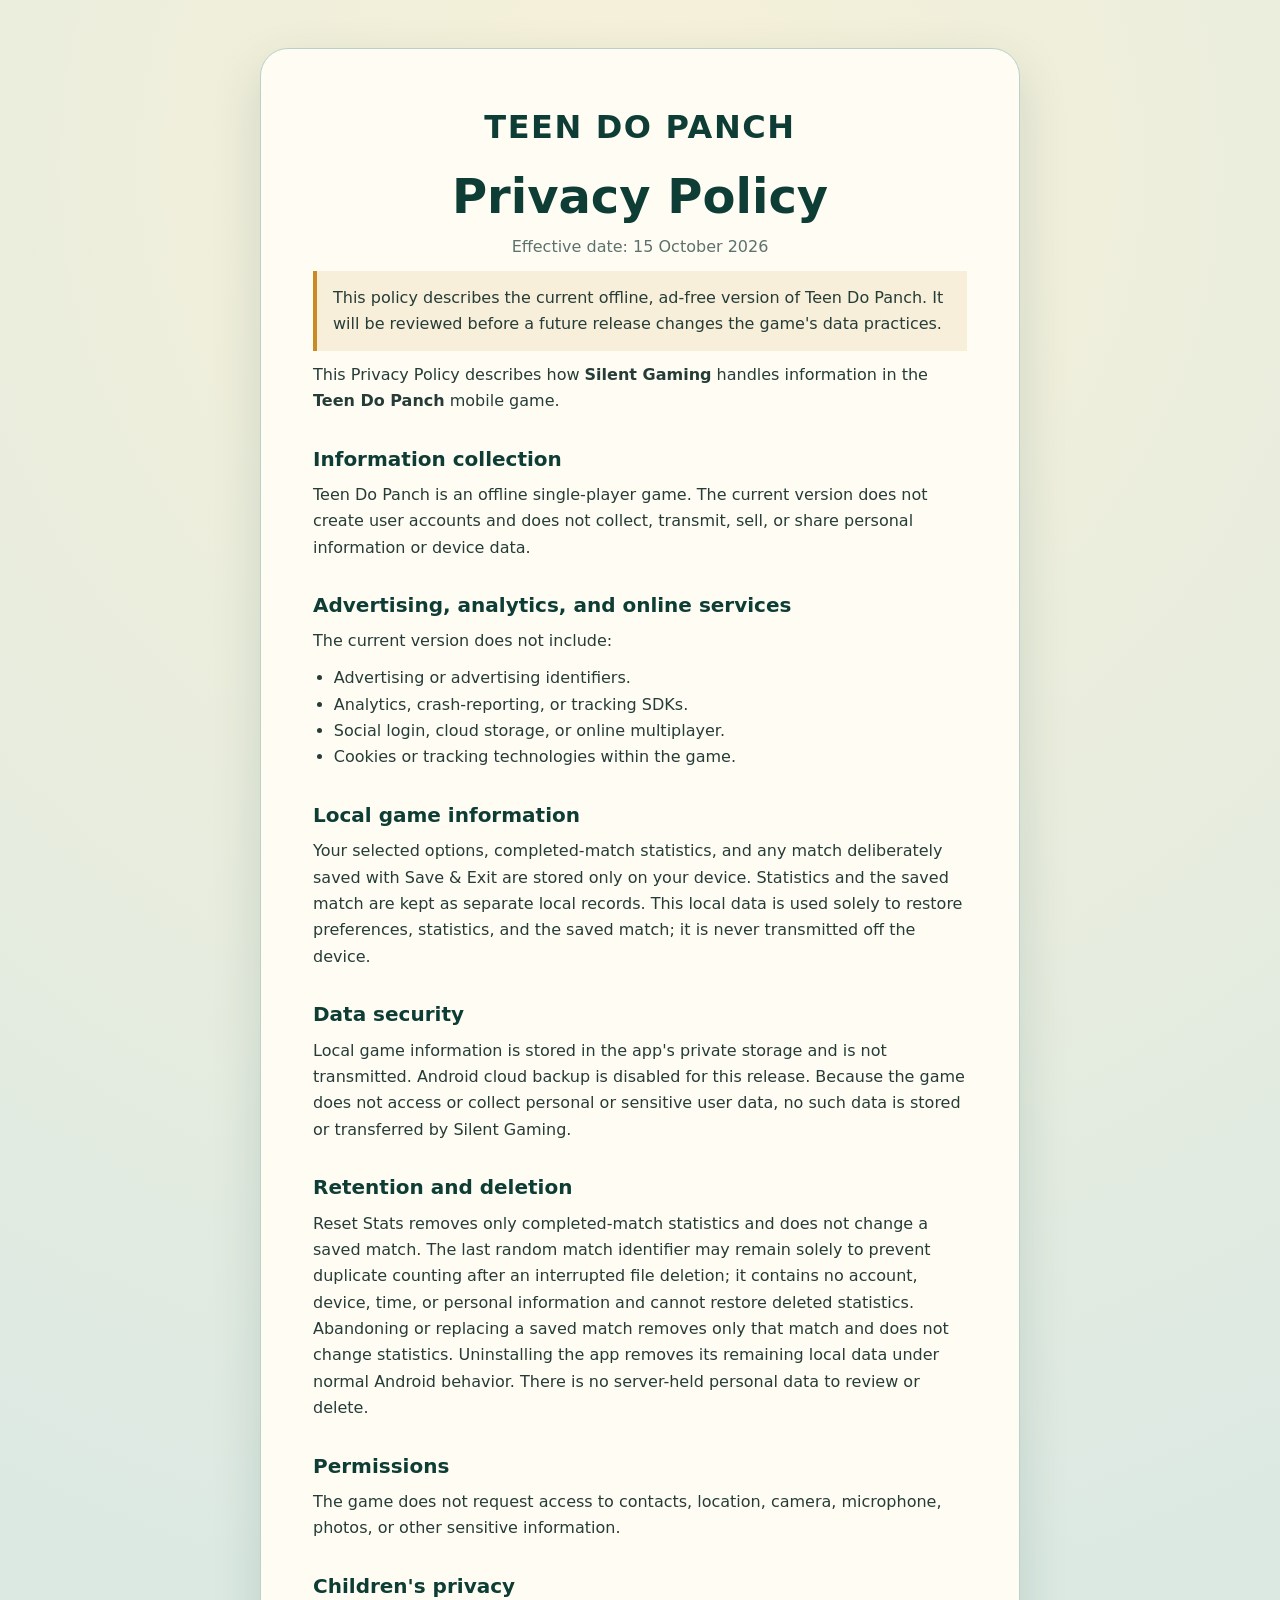
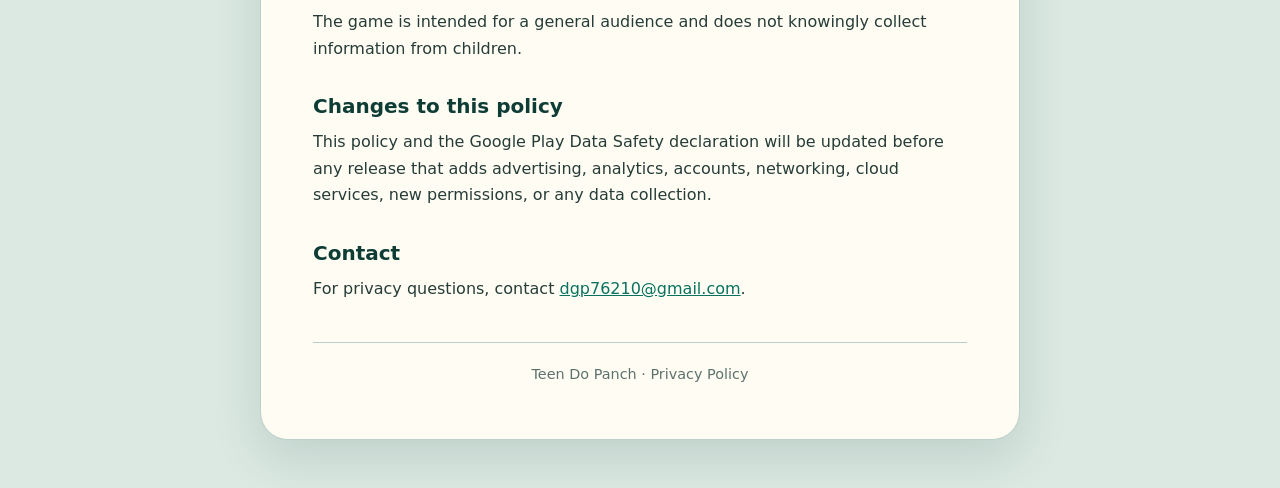
==== privacy/teen-do-panch/index.html @ d1c9e0a0 "feat: add game privacy route" ====
<!doctype html>
<html lang="en">
  <head>
    <meta charset="UTF-8" />
    <meta name="viewport" content="width=device-width, initial-scale=1" />
    <meta name="description" content="Privacy Policy for the Teen Do Panch mobile game." />
    <title>Teen Do Panch Privacy Policy</title>
    <style>
      :root { color-scheme: light; --bg: #dce9e3; --card: #fffdf3; --heading: #0e3d35; --text: #263c38; --muted: #5d726e; --gold: #c98b24; --border: #bad0c8; }
      * { box-sizing: border-box; }
      body { margin: 0; min-height: 100vh; background: radial-gradient(circle at 50% 8%, #f7f1d8 0, var(--bg) 72%); color: var(--text); font-family: system-ui, -apple-system, BlinkMacSystemFont, "Segoe UI", sans-serif; line-height: 1.65; }
      main { width: min(760px, calc(100% - 32px)); margin: 48px auto; padding: clamp(24px, 6vw, 52px); background: var(--card); border: 1px solid var(--border); border-radius: 28px; box-shadow: 0 18px 50px rgba(14, 61, 53, 0.14); }
      .mark { margin-bottom: 12px; color: var(--heading); font-size: clamp(1.5rem, 5vw, 2rem); font-weight: 800; letter-spacing: 0.05em; text-align: center; }
      h1, h2 { color: var(--heading); line-height: 1.25; }
      h1 { margin: 0; text-align: center; font-size: clamp(2rem, 7vw, 3rem); }
      h2 { margin: 2rem 0 0.5rem; font-size: 1.25rem; }
      p, ul { margin: 0.65rem 0; }
      ul { padding-left: 1.3rem; }
      .updated { margin-top: 0.5rem; color: var(--muted); text-align: center; }
      .notice { padding: 14px 16px; border-left: 4px solid var(--gold); background: #f7efd9; }
      a { color: #087160; overflow-wrap: anywhere; }
      footer { margin-top: 2.5rem; padding-top: 1.25rem; border-top: 1px solid var(--border); color: var(--muted); text-align: center; font-size: 0.9rem; }
      @media (prefers-color-scheme: dark) {
        :root { color-scheme: dark; --bg: #081713; --card: #132b25; --heading: #fff4c7; --text: #d4e3dd; --muted: #9bb5ad; --border: #31564b; }
        body { background: radial-gradient(circle at 50% 8%, #273021 0, var(--bg) 72%); }
        .notice { background: #293322; }
        a { color: #72d7c1; }
      }
    </style>
  </head>
  <body>
    <main>
      <div class="mark" aria-label="Teen Do Panch">TEEN DO PANCH</div>
      <h1>Privacy Policy</h1>
      <p class="updated">Effective date: 15 October 2026</p>
      <p class="notice">This policy describes the current offline, ad-free version of Teen Do Panch. It will be reviewed before a future release changes the game's data practices.</p>
      <p>This Privacy Policy describes how <strong>Silent Gaming</strong> handles information in the <strong>Teen Do Panch</strong> mobile game.</p>

      <h2>Information collection</h2>
      <p>Teen Do Panch is an offline single-player game. The current version does not create user accounts and does not collect, transmit, sell, or share personal information or device data.</p>

      <h2>Advertising, analytics, and online services</h2>
      <p>The current version does not include:</p>
      <ul>
        <li>Advertising or advertising identifiers.</li>
        <li>Analytics, crash-reporting, or tracking SDKs.</li>
        <li>Social login, cloud storage, or online multiplayer.</li>
        <li>Cookies or tracking technologies within the game.</li>
      </ul>

      <h2>Local game information</h2>
      <p>Your selected options, completed-match statistics, and any match deliberately saved with Save &amp; Exit are stored only on your device. Statistics and the saved match are kept as separate local records. This local data is used solely to restore preferences, statistics, and the saved match; it is never transmitted off the device.</p>

      <h2>Data security</h2>
      <p>Local game information is stored in the app's private storage and is not transmitted. Android cloud backup is disabled for this release. Because the game does not access or collect personal or sensitive user data, no such data is stored or transferred by Silent Gaming.</p>

      <h2>Retention and deletion</h2>
      <p>Reset Stats removes only completed-match statistics and does not change a saved match. The last random match identifier may remain solely to prevent duplicate counting after an interrupted file deletion; it contains no account, device, time, or personal information and cannot restore deleted statistics. Abandoning or replacing a saved match removes only that match and does not change statistics. Uninstalling the app removes its remaining local data under normal Android behavior. There is no server-held personal data to review or delete.</p>

      <h2>Permissions</h2>
      <p>The game does not request access to contacts, location, camera, microphone, photos, or other sensitive information.</p>

      <h2>Children's privacy</h2>
      <p>The game is intended for a general audience and does not knowingly collect information from children.</p>

      <h2>Changes to this policy</h2>
      <p>This policy and the Google Play Data Safety declaration will be updated before any release that adds advertising, analytics, accounts, networking, cloud services, new permissions, or any data collection.</p>

      <h2>Contact</h2>
      <p>For privacy questions, contact <a href="mailto:dgp76210@gmail.com">dgp76210@gmail.com</a>.</p>
      <footer>Teen Do Panch &middot; Privacy Policy</footer>
    </main>
  </body>
</html>
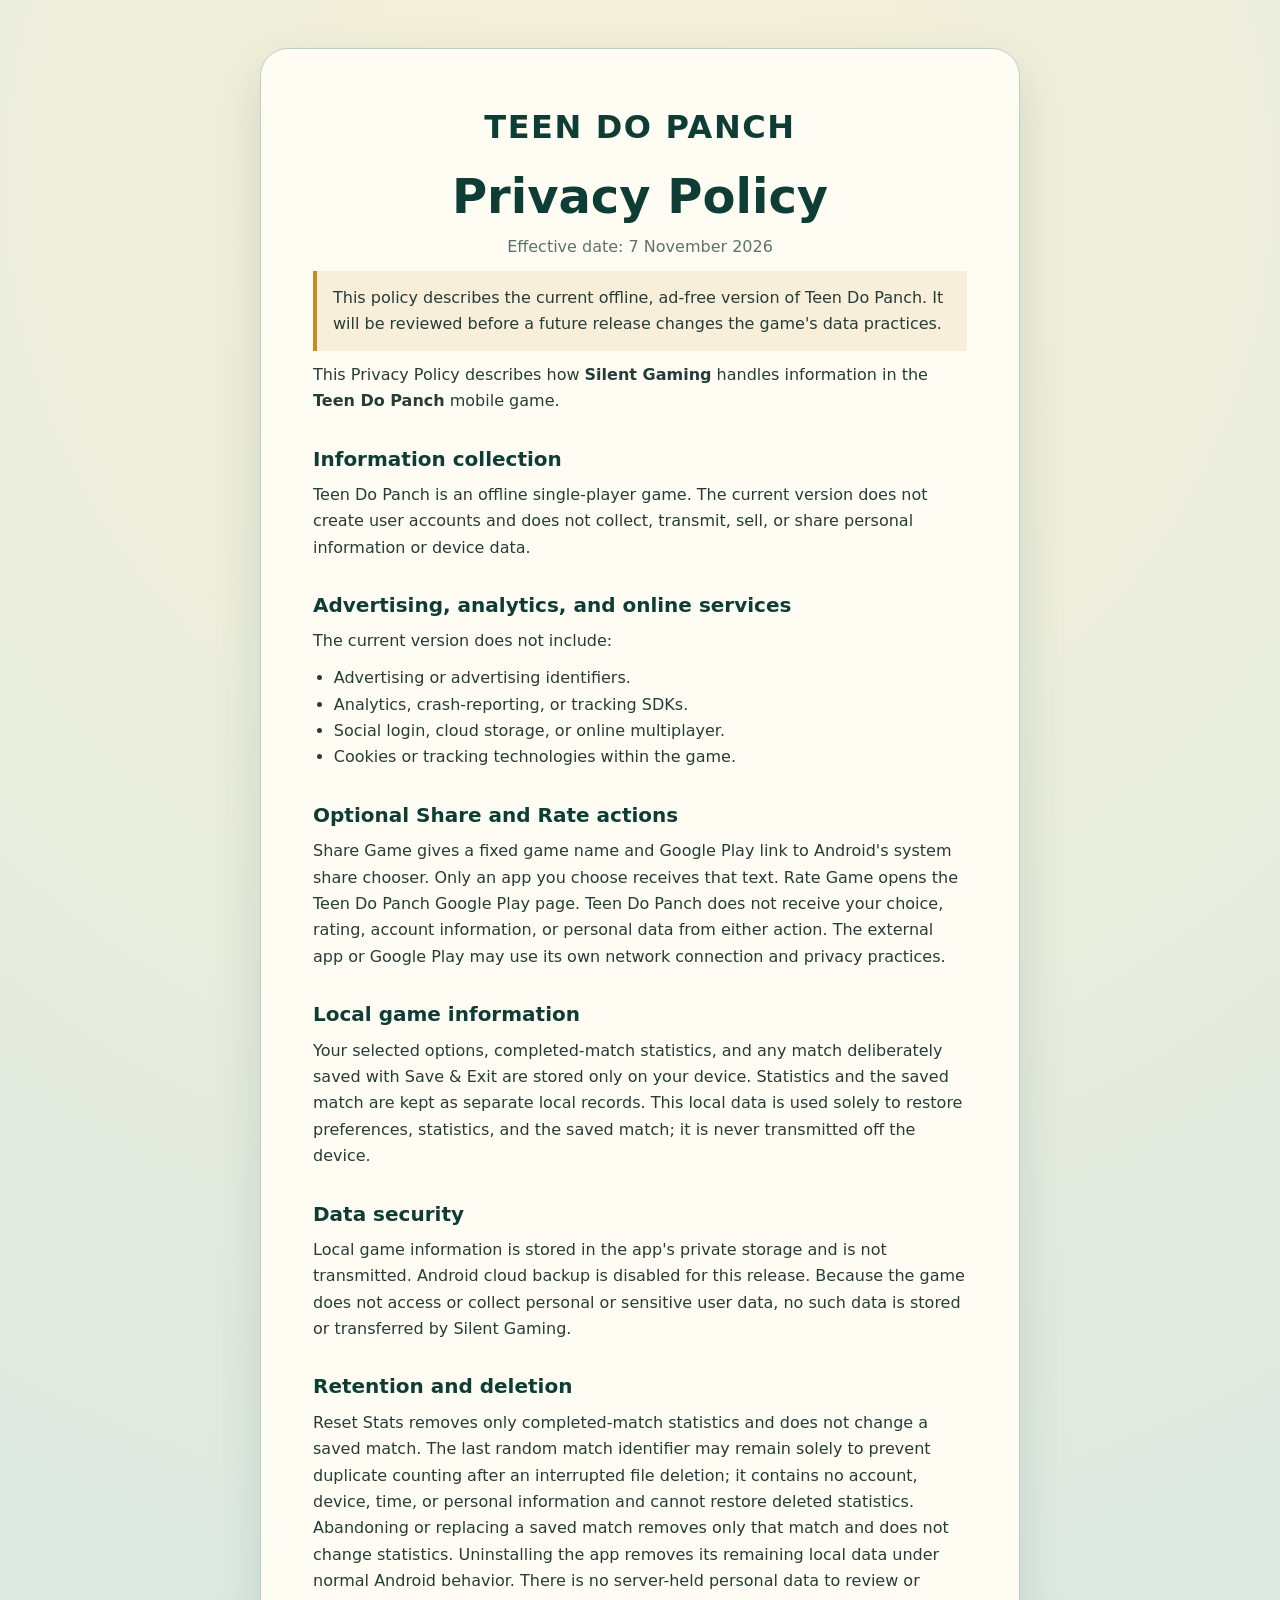
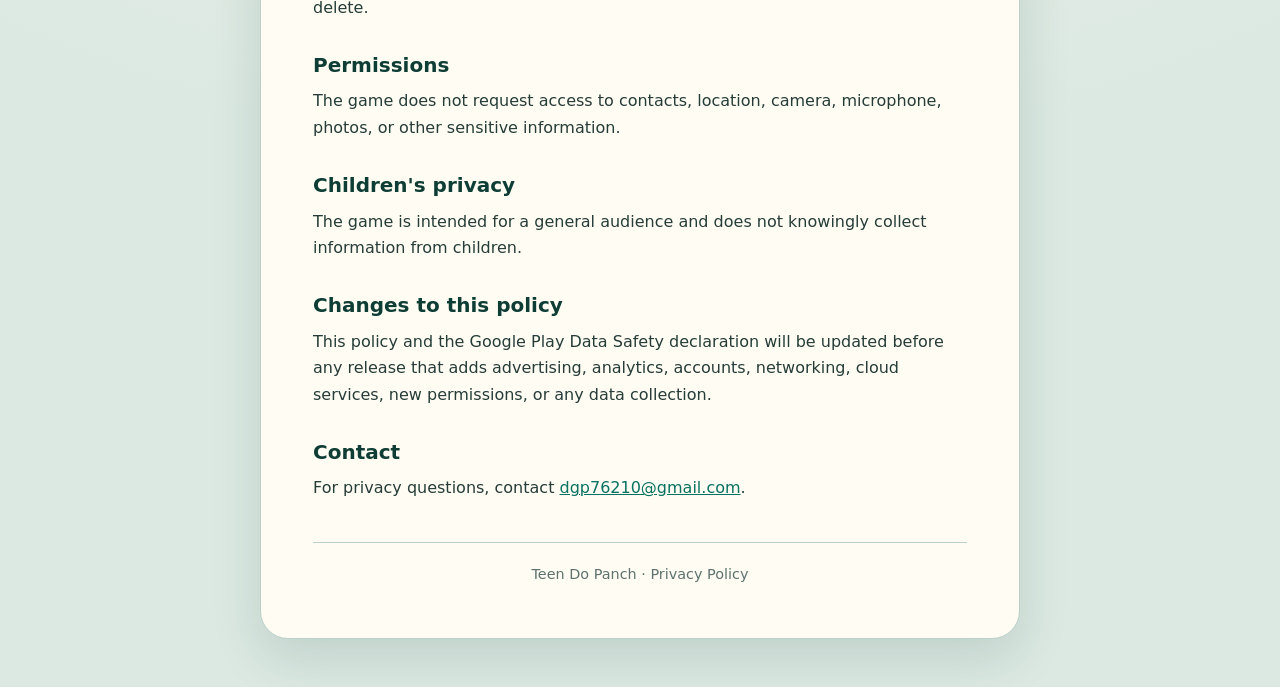
==== commit 210d754a: "docs: disclose Teen Do Panch store actions" ====
--- a/privacy/teen-do-panch/index.html
+++ b/privacy/teen-do-panch/index.html
@@ -32,7 +32,7 @@
     <main>
       <div class="mark" aria-label="Teen Do Panch">TEEN DO PANCH</div>
       <h1>Privacy Policy</h1>
-      <p class="updated">Effective date: 15 October 2026</p>
+      <p class="updated">Effective date: 7 November 2026</p>
       <p class="notice">This policy describes the current offline, ad-free version of Teen Do Panch. It will be reviewed before a future release changes the game's data practices.</p>
       <p>This Privacy Policy describes how <strong>Silent Gaming</strong> handles information in the <strong>Teen Do Panch</strong> mobile game.</p>
 
@@ -47,6 +47,9 @@
         <li>Social login, cloud storage, or online multiplayer.</li>
         <li>Cookies or tracking technologies within the game.</li>
       </ul>
+
+      <h2>Optional Share and Rate actions</h2>
+      <p>Share Game gives a fixed game name and Google Play link to Android's system share chooser. Only an app you choose receives that text. Rate Game opens the Teen Do Panch Google Play page. Teen Do Panch does not receive your choice, rating, account information, or personal data from either action. The external app or Google Play may use its own network connection and privacy practices.</p>
 
       <h2>Local game information</h2>
       <p>Your selected options, completed-match statistics, and any match deliberately saved with Save &amp; Exit are stored only on your device. Statistics and the saved match are kept as separate local records. This local data is used solely to restore preferences, statistics, and the saved match; it is never transmitted off the device.</p>
